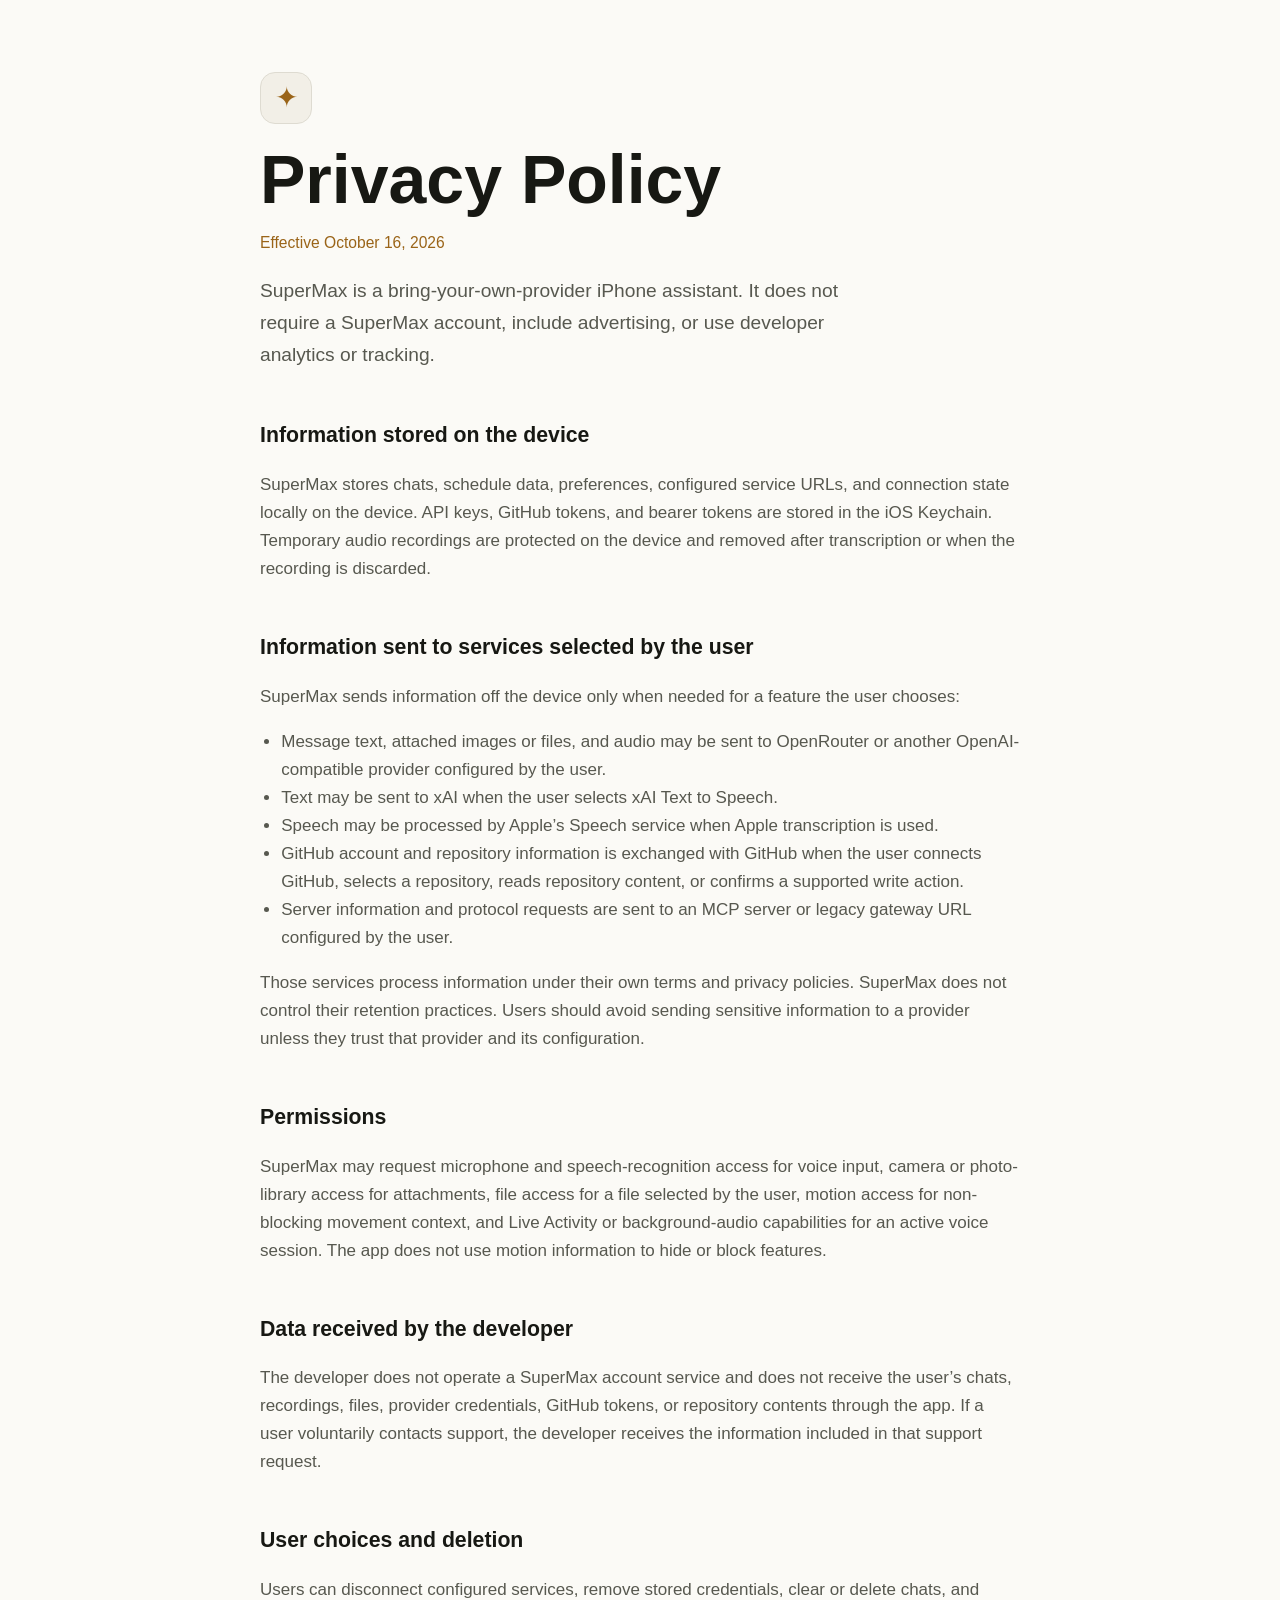
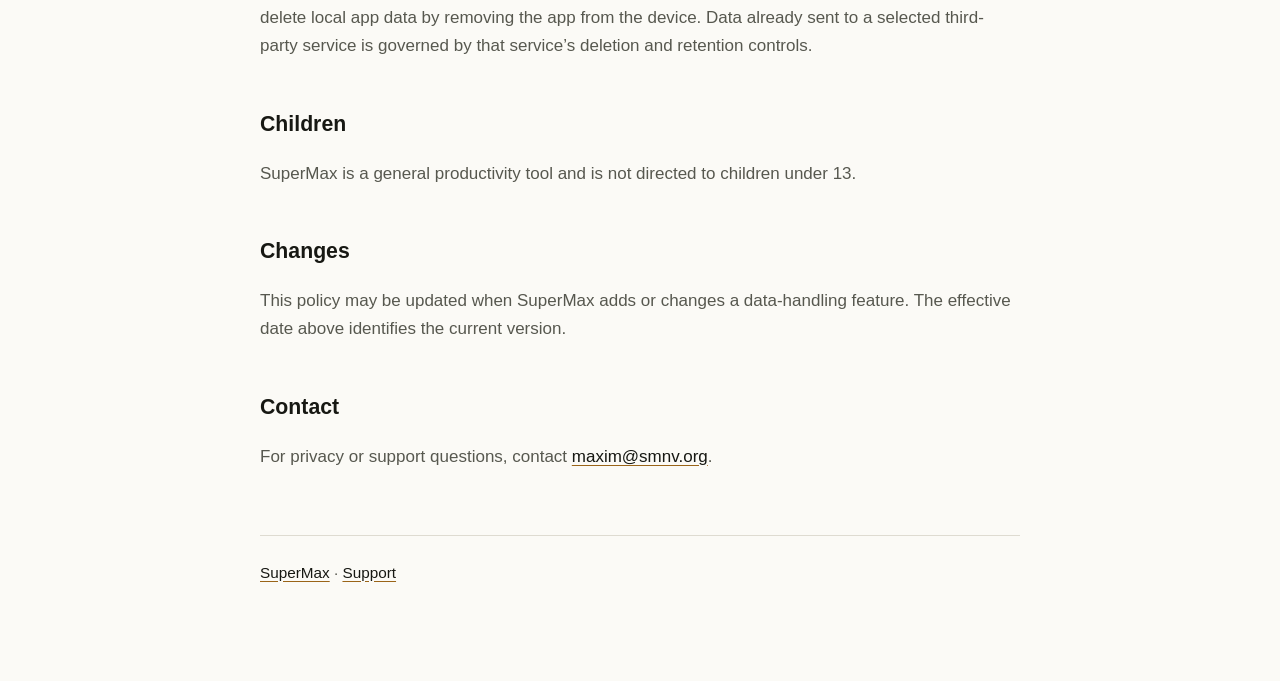
==== privacy/index.html @ a2a20dde "Publish SuperMax support and privacy pages" ====
<!doctype html>
<html lang="en">
<head>
  <meta charset="utf-8">
  <meta name="viewport" content="width=device-width, initial-scale=1">
  <meta name="description" content="Privacy policy for SuperMax.">
  <title>Privacy Policy — SuperMax</title>
  <link rel="stylesheet" href="../assets/style.css">
</head>
<body>
  <main>
    <header>
      <a href="../" aria-label="SuperMax home"><span class="mark" aria-hidden="true">✦</span></a>
      <h1>Privacy Policy</h1>
      <p class="meta">Effective October 16, 2026</p>
      <p class="lede">SuperMax is a bring-your-own-provider iPhone assistant. It does not require a SuperMax account, include advertising, or use developer analytics or tracking.</p>
    </header>

    <h2>Information stored on the device</h2>
    <p>SuperMax stores chats, schedule data, preferences, configured service URLs, and connection state locally on the device. API keys, GitHub tokens, and bearer tokens are stored in the iOS Keychain. Temporary audio recordings are protected on the device and removed after transcription or when the recording is discarded.</p>

    <h2>Information sent to services selected by the user</h2>
    <p>SuperMax sends information off the device only when needed for a feature the user chooses:</p>
    <ul>
      <li>Message text, attached images or files, and audio may be sent to OpenRouter or another OpenAI-compatible provider configured by the user.</li>
      <li>Text may be sent to xAI when the user selects xAI Text to Speech.</li>
      <li>Speech may be processed by Apple’s Speech service when Apple transcription is used.</li>
      <li>GitHub account and repository information is exchanged with GitHub when the user connects GitHub, selects a repository, reads repository content, or confirms a supported write action.</li>
      <li>Server information and protocol requests are sent to an MCP server or legacy gateway URL configured by the user.</li>
    </ul>
    <p>Those services process information under their own terms and privacy policies. SuperMax does not control their retention practices. Users should avoid sending sensitive information to a provider unless they trust that provider and its configuration.</p>

    <h2>Permissions</h2>
    <p>SuperMax may request microphone and speech-recognition access for voice input, camera or photo-library access for attachments, file access for a file selected by the user, motion access for non-blocking movement context, and Live Activity or background-audio capabilities for an active voice session. The app does not use motion information to hide or block features.</p>

    <h2>Data received by the developer</h2>
    <p>The developer does not operate a SuperMax account service and does not receive the user’s chats, recordings, files, provider credentials, GitHub tokens, or repository contents through the app. If a user voluntarily contacts support, the developer receives the information included in that support request.</p>

    <h2>User choices and deletion</h2>
    <p>Users can disconnect configured services, remove stored credentials, clear or delete chats, and delete local app data by removing the app from the device. Data already sent to a selected third-party service is governed by that service’s deletion and retention controls.</p>

    <h2>Children</h2>
    <p>SuperMax is a general productivity tool and is not directed to children under 13.</p>

    <h2>Changes</h2>
    <p>This policy may be updated when SuperMax adds or changes a data-handling feature. The effective date above identifies the current version.</p>

    <h2>Contact</h2>
    <p>For privacy or support questions, contact <a href="mailto:maxim@smnv.org">maxim@smnv.org</a>.</p>
    <footer><a href="../">SuperMax</a> · <a href="../support/">Support</a></footer>
  </main>
</body>
</html>
---- assets/style.css ----
:root {
  color-scheme: light dark;
  --background: #0f110f;
  --surface: #171a17;
  --text: #f5f3ed;
  --muted: #b9b9b2;
  --accent: #e2b261;
  --border: #30332e;
}

* { box-sizing: border-box; }

html { font: 17px/1.65 Inter, -apple-system, BlinkMacSystemFont, "SF Pro Text", sans-serif; }

body {
  margin: 0;
  background: var(--background);
  color: var(--text);
}

main {
  width: min(760px, calc(100% - 40px));
  margin: 0 auto;
  padding: 72px 0 96px;
}

header { margin-bottom: 48px; }

.mark {
  display: inline-grid;
  place-items: center;
  width: 52px;
  height: 52px;
  margin-bottom: 20px;
  border: 1px solid var(--border);
  border-radius: 15px;
  background: var(--surface);
  color: var(--accent);
  font-size: 28px;
}

h1 { margin: 0 0 10px; font-size: clamp(2.25rem, 7vw, 4rem); line-height: 1.04; }
h2 { margin-top: 2.2em; font-size: 1.25rem; }
p, li { color: var(--muted); }
strong, a { color: var(--text); }
a { text-decoration-color: var(--accent); text-underline-offset: 3px; }
ul { padding-left: 1.25rem; }
.lede { max-width: 620px; font-size: 1.13rem; }
.meta { color: var(--accent); font-size: .92rem; }

.actions {
  display: flex;
  flex-wrap: wrap;
  gap: 12px;
  margin: 32px 0;
}

.button {
  display: inline-block;
  padding: 10px 16px;
  border-radius: 10px;
  background: var(--accent);
  color: #17130d;
  font-weight: 700;
  text-decoration: none;
}

footer {
  margin-top: 64px;
  padding-top: 24px;
  border-top: 1px solid var(--border);
  color: var(--muted);
  font-size: .9rem;
}

@media (prefers-color-scheme: light) {
  :root {
    --background: #fbfaf6;
    --surface: #f2efe7;
    --text: #171813;
    --muted: #57584f;
    --accent: #9a6418;
    --border: #dedbd1;
  }
}
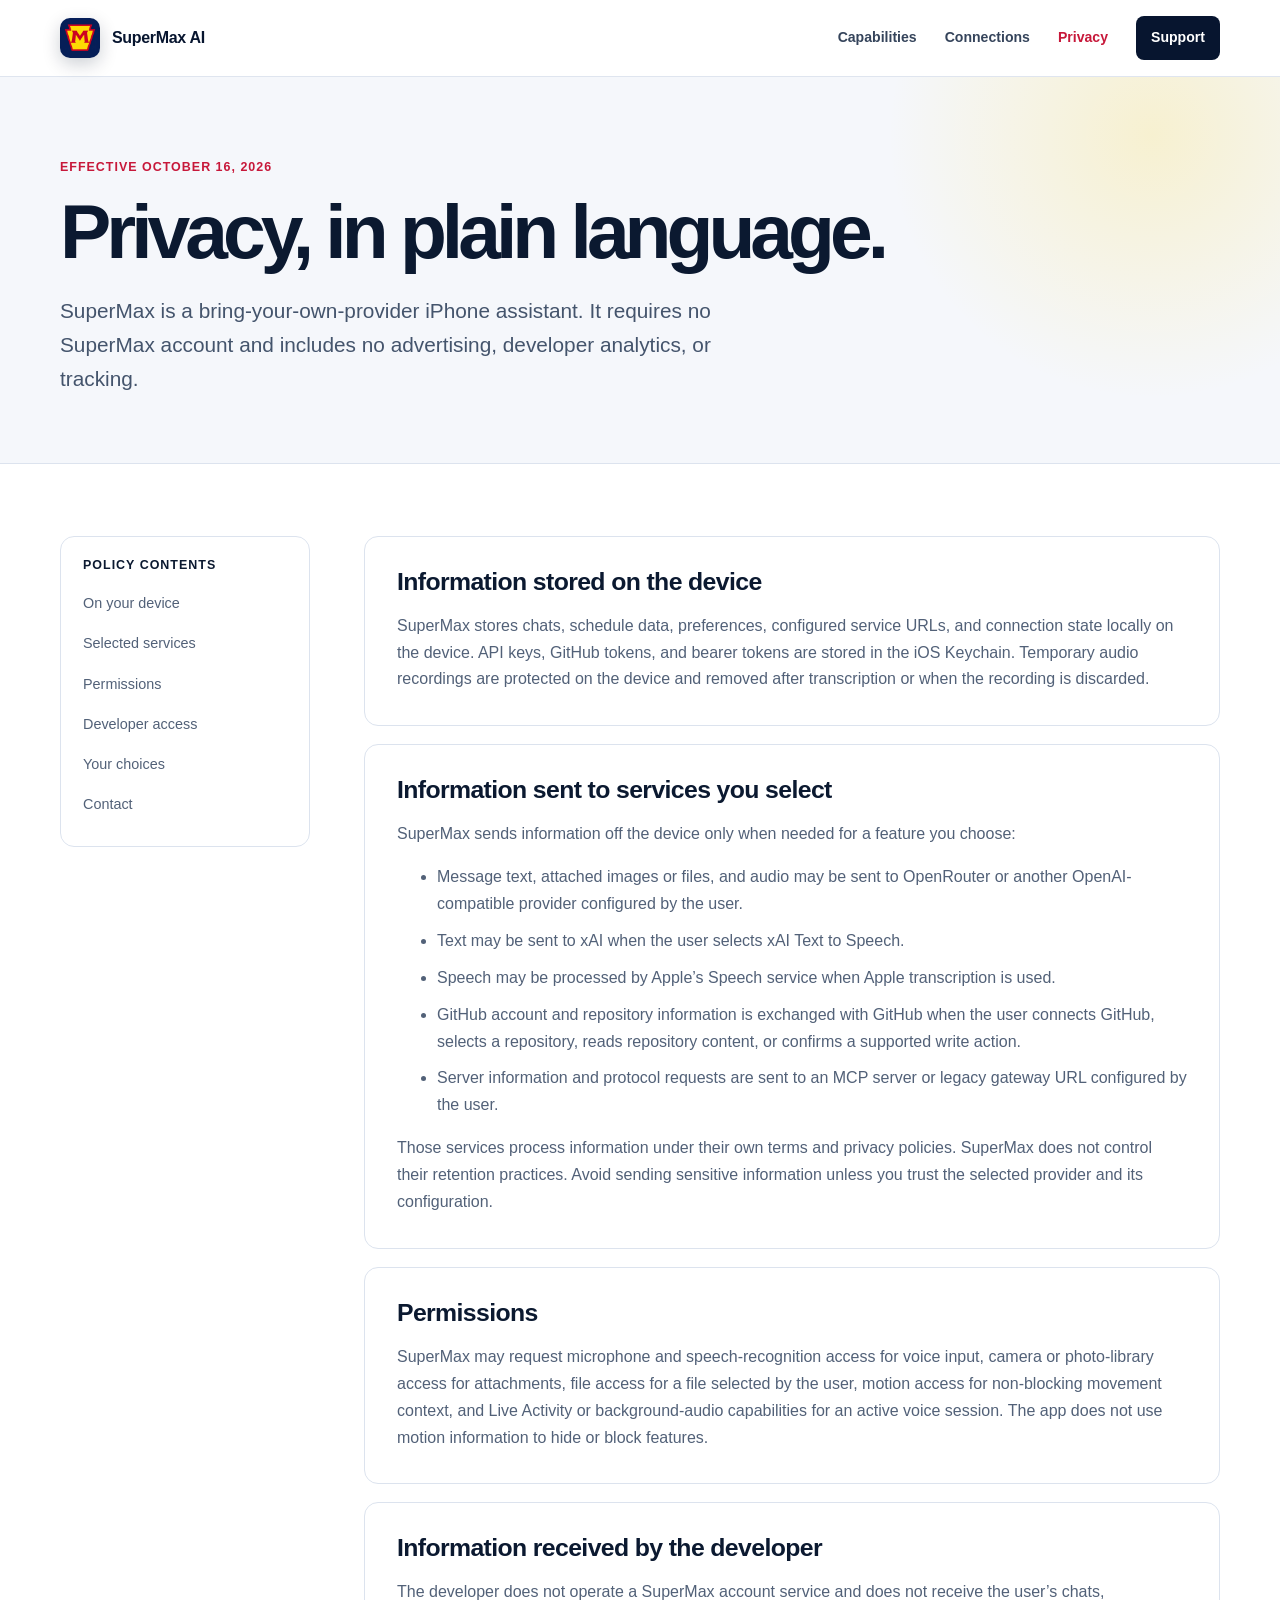
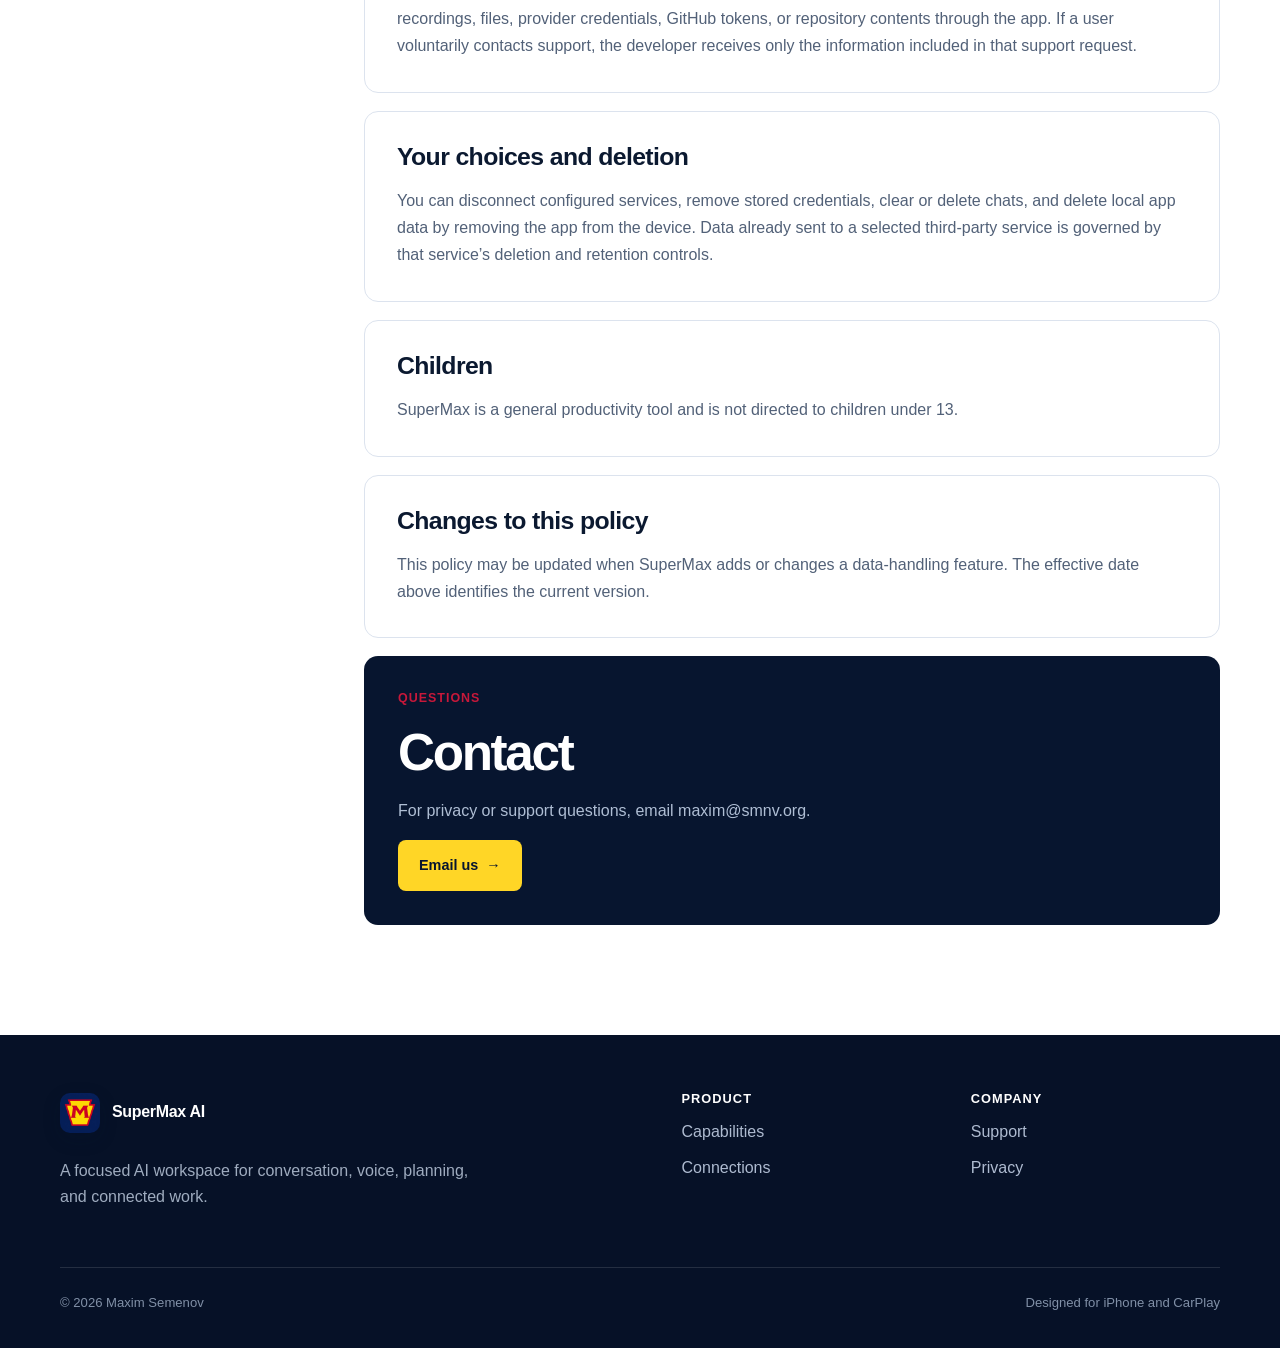
==== commit ab4311d6: "Redesign SuperMax website" ====
--- a/privacy/index.html
+++ b/privacy/index.html
@@ -3,52 +3,73 @@
 <head>
   <meta charset="utf-8">
   <meta name="viewport" content="width=device-width, initial-scale=1">
-  <meta name="description" content="Privacy policy for SuperMax.">
-  <title>Privacy Policy — SuperMax</title>
+  <meta name="theme-color" content="#07152f">
+  <meta name="description" content="Privacy policy for SuperMax AI.">
+  <title>Privacy Policy — SuperMax AI</title>
+  <link rel="icon" href="../assets/supermax-icon.webp">
   <link rel="stylesheet" href="../assets/style.css">
 </head>
 <body>
-  <main>
-    <header>
-      <a href="../" aria-label="SuperMax home"><span class="mark" aria-hidden="true">✦</span></a>
-      <h1>Privacy Policy</h1>
-      <p class="meta">Effective October 16, 2026</p>
-      <p class="lede">SuperMax is a bring-your-own-provider iPhone assistant. It does not require a SuperMax account, include advertising, or use developer analytics or tracking.</p>
-    </header>
+  <a class="skip-link" href="#main">Skip to content</a>
+  <header class="site-header">
+    <nav class="nav container" aria-label="Primary navigation">
+      <a class="brand" href="../"><img src="../assets/supermax-icon.webp" alt="" width="40" height="40">SuperMax AI</a>
+      <div class="nav-links"><a href="../#capabilities">Capabilities</a><a href="../#connections">Connections</a><a href="./" aria-current="page">Privacy</a><a class="nav-cta" href="../support/">Support</a></div>
+    </nav>
+  </header>
 
-    <h2>Information stored on the device</h2>
-    <p>SuperMax stores chats, schedule data, preferences, configured service URLs, and connection state locally on the device. API keys, GitHub tokens, and bearer tokens are stored in the iOS Keychain. Temporary audio recordings are protected on the device and removed after transcription or when the recording is discarded.</p>
+  <main id="main">
+    <section class="page-hero">
+      <div class="container">
+        <div class="meta">Effective October 16, 2026</div>
+        <h1>Privacy, in plain language.</h1>
+        <p class="lede">SuperMax is a bring-your-own-provider iPhone assistant. It requires no SuperMax account and includes no advertising, developer analytics, or tracking.</p>
+      </div>
+    </section>
 
-    <h2>Information sent to services selected by the user</h2>
-    <p>SuperMax sends information off the device only when needed for a feature the user chooses:</p>
-    <ul>
-      <li>Message text, attached images or files, and audio may be sent to OpenRouter or another OpenAI-compatible provider configured by the user.</li>
-      <li>Text may be sent to xAI when the user selects xAI Text to Speech.</li>
-      <li>Speech may be processed by Apple’s Speech service when Apple transcription is used.</li>
-      <li>GitHub account and repository information is exchanged with GitHub when the user connects GitHub, selects a repository, reads repository content, or confirms a supported write action.</li>
-      <li>Server information and protocol requests are sent to an MCP server or legacy gateway URL configured by the user.</li>
-    </ul>
-    <p>Those services process information under their own terms and privacy policies. SuperMax does not control their retention practices. Users should avoid sending sensitive information to a provider unless they trust that provider and its configuration.</p>
+    <div class="page-layout container">
+      <aside class="page-sidebar" aria-label="Policy contents">
+        <strong>Policy contents</strong>
+        <a href="#device">On your device</a><a href="#services">Selected services</a><a href="#permissions">Permissions</a><a href="#developer">Developer access</a><a href="#choices">Your choices</a><a href="#contact">Contact</a>
+      </aside>
+      <div class="content-stack">
+        <section class="policy-section" id="device"><h2>Information stored on the device</h2><p>SuperMax stores chats, schedule data, preferences, configured service URLs, and connection state locally on the device. API keys, GitHub tokens, and bearer tokens are stored in the iOS Keychain. Temporary audio recordings are protected on the device and removed after transcription or when the recording is discarded.</p></section>
 
-    <h2>Permissions</h2>
-    <p>SuperMax may request microphone and speech-recognition access for voice input, camera or photo-library access for attachments, file access for a file selected by the user, motion access for non-blocking movement context, and Live Activity or background-audio capabilities for an active voice session. The app does not use motion information to hide or block features.</p>
+        <section class="policy-section" id="services">
+          <h2>Information sent to services you select</h2>
+          <p>SuperMax sends information off the device only when needed for a feature you choose:</p>
+          <ul>
+            <li>Message text, attached images or files, and audio may be sent to OpenRouter or another OpenAI-compatible provider configured by the user.</li>
+            <li>Text may be sent to xAI when the user selects xAI Text to Speech.</li>
+            <li>Speech may be processed by Apple’s Speech service when Apple transcription is used.</li>
+            <li>GitHub account and repository information is exchanged with GitHub when the user connects GitHub, selects a repository, reads repository content, or confirms a supported write action.</li>
+            <li>Server information and protocol requests are sent to an MCP server or legacy gateway URL configured by the user.</li>
+          </ul>
+          <p>Those services process information under their own terms and privacy policies. SuperMax does not control their retention practices. Avoid sending sensitive information unless you trust the selected provider and its configuration.</p>
+        </section>
 
-    <h2>Data received by the developer</h2>
-    <p>The developer does not operate a SuperMax account service and does not receive the user’s chats, recordings, files, provider credentials, GitHub tokens, or repository contents through the app. If a user voluntarily contacts support, the developer receives the information included in that support request.</p>
+        <section class="policy-section" id="permissions"><h2>Permissions</h2><p>SuperMax may request microphone and speech-recognition access for voice input, camera or photo-library access for attachments, file access for a file selected by the user, motion access for non-blocking movement context, and Live Activity or background-audio capabilities for an active voice session. The app does not use motion information to hide or block features.</p></section>
 
-    <h2>User choices and deletion</h2>
-    <p>Users can disconnect configured services, remove stored credentials, clear or delete chats, and delete local app data by removing the app from the device. Data already sent to a selected third-party service is governed by that service’s deletion and retention controls.</p>
+        <section class="policy-section" id="developer"><h2>Information received by the developer</h2><p>The developer does not operate a SuperMax account service and does not receive the user’s chats, recordings, files, provider credentials, GitHub tokens, or repository contents through the app. If a user voluntarily contacts support, the developer receives only the information included in that support request.</p></section>
 
-    <h2>Children</h2>
-    <p>SuperMax is a general productivity tool and is not directed to children under 13.</p>
+        <section class="policy-section" id="choices"><h2>Your choices and deletion</h2><p>You can disconnect configured services, remove stored credentials, clear or delete chats, and delete local app data by removing the app from the device. Data already sent to a selected third-party service is governed by that service’s deletion and retention controls.</p></section>
 
-    <h2>Changes</h2>
-    <p>This policy may be updated when SuperMax adds or changes a data-handling feature. The effective date above identifies the current version.</p>
+        <section class="policy-section"><h2>Children</h2><p>SuperMax is a general productivity tool and is not directed to children under 13.</p></section>
 
-    <h2>Contact</h2>
-    <p>For privacy or support questions, contact <a href="mailto:maxim@smnv.org">maxim@smnv.org</a>.</p>
-    <footer><a href="../">SuperMax</a> · <a href="../support/">Support</a></footer>
+        <section class="policy-section"><h2>Changes to this policy</h2><p>This policy may be updated when SuperMax adds or changes a data-handling feature. The effective date above identifies the current version.</p></section>
+
+        <section class="contact-panel" id="contact"><div class="meta">Questions</div><h2>Contact</h2><p>For privacy or support questions, email maxim@smnv.org.</p><a class="button" href="mailto:maxim@smnv.org?subject=SuperMax%20AI%20Privacy">Email us <span aria-hidden="true">→</span></a></section>
+      </div>
+    </div>
   </main>
+
+  <footer class="site-footer">
+    <div class="footer-grid container">
+      <div class="footer-brand"><a class="brand" href="../"><img src="../assets/supermax-icon.webp" alt="" width="40" height="40">SuperMax AI</a><p>A focused AI workspace for conversation, voice, planning, and connected work.</p></div>
+      <div class="footer-column"><strong>Product</strong><a href="../#capabilities">Capabilities</a><a href="../#connections">Connections</a></div>
+      <div class="footer-column"><strong>Company</strong><a href="../support/">Support</a><a href="./">Privacy</a></div>
+    </div>
+    <div class="footer-bottom container"><span>© 2026 Maxim Semenov</span><span>Designed for iPhone and CarPlay</span></div>
+  </footer>
 </body>
 </html>
-
--- a/assets/style.css
+++ b/assets/style.css
@@ -1,86 +1,193 @@
+@font-face {
+  font-family: "Inter";
+  src: url("fonts/Inter-SemiBold.ttf") format("truetype");
+  font-weight: 600;
+  font-display: swap;
+}
+
+@font-face {
+  font-family: "Inter";
+  src: url("fonts/Inter-Bold.ttf") format("truetype");
+  font-weight: 700;
+  font-display: swap;
+}
+
 :root {
-  color-scheme: light dark;
-  --background: #0f110f;
-  --surface: #171a17;
-  --text: #f5f3ed;
-  --muted: #b9b9b2;
-  --accent: #e2b261;
-  --border: #30332e;
+  color-scheme: light;
+  --navy-950: #07152f;
+  --navy-900: #0a1e42;
+  --navy-800: #102d5d;
+  --blue-700: #174ea6;
+  --blue-100: #eaf1ff;
+  --red-600: #c7183a;
+  --red-100: #fff0f3;
+  --yellow-400: #ffd626;
+  --yellow-100: #fff9d8;
+  --ink: #0b1930;
+  --muted: #526178;
+  --line: #dce3ee;
+  --surface: #fff;
+  --surface-soft: #f5f7fb;
+  --radius-sm: 8px;
+  --radius-md: 14px;
+  --radius-lg: 24px;
+  --shadow-sm: 0 10px 30px rgba(7, 21, 47, .08);
+  --shadow-lg: 0 28px 80px rgba(7, 21, 47, .18);
+  --container: 1160px;
 }
 
 * { box-sizing: border-box; }
+html { scroll-behavior: smooth; scroll-padding-top: 96px; }
+body { margin: 0; background: #fff; color: var(--ink); font: 16px/1.68 -apple-system, BlinkMacSystemFont, "SF Pro Text", "Segoe UI", sans-serif; -webkit-font-smoothing: antialiased; }
+a { color: inherit; }
+img { max-width: 100%; }
+h1, h2, h3, .brand, .eyebrow, .button, .nav-links { font-family: "Inter", -apple-system, BlinkMacSystemFont, sans-serif; }
+h1, h2, h3, p { margin-top: 0; }
+h1 { margin-bottom: 24px; font-size: clamp(3rem, 7vw, 5.8rem); line-height: .98; letter-spacing: -.065em; }
+h2 { margin-bottom: 18px; font-size: clamp(2rem, 4vw, 3.45rem); line-height: 1.05; letter-spacing: -.045em; }
+h3 { margin-bottom: 10px; font-size: 1.08rem; line-height: 1.25; letter-spacing: -.02em; }
+p { color: var(--muted); }
 
-html { font: 17px/1.65 Inter, -apple-system, BlinkMacSystemFont, "SF Pro Text", sans-serif; }
+.skip-link { position: fixed; z-index: 100; top: 8px; left: 8px; padding: 10px 14px; border-radius: var(--radius-sm); background: var(--yellow-400); color: var(--navy-950); font: 700 .86rem/1 "Inter", sans-serif; transform: translateY(-160%); }
+.skip-link:focus { transform: translateY(0); }
+:focus-visible { outline: 3px solid var(--yellow-400); outline-offset: 3px; }
+.container { width: min(var(--container), calc(100% - 48px)); margin: 0 auto; }
+.site-header { position: sticky; z-index: 20; top: 0; border-bottom: 1px solid rgba(220, 227, 238, .9); background: rgba(255, 255, 255, .92); backdrop-filter: blur(18px); }
+.nav { display: flex; min-height: 76px; align-items: center; justify-content: space-between; gap: 32px; }
+.brand { display: inline-flex; align-items: center; gap: 12px; color: var(--navy-950); font-size: 1rem; font-weight: 700; letter-spacing: -.02em; text-decoration: none; }
+.brand img { width: 40px; height: 40px; border-radius: 10px; box-shadow: 0 6px 18px rgba(7, 21, 47, .2); }
+.site-footer .brand { color: #fff; }
+.nav-links { display: flex; align-items: center; gap: 28px; color: #35445b; font-size: .88rem; font-weight: 600; }
+.nav-links a { text-decoration: none; transition: color 160ms ease; }
+.nav-links a:hover, .nav-links a:focus-visible, .nav-links a[aria-current="page"] { color: var(--red-600); }
+.nav-cta { padding: 10px 15px; border-radius: var(--radius-sm); background: var(--navy-950); color: #fff !important; }
 
-body {
-  margin: 0;
-  background: var(--background);
-  color: var(--text);
+.hero { position: relative; overflow: hidden; padding: 98px 0 86px; background: radial-gradient(circle at 83% 22%, rgba(255, 214, 38, .24), transparent 22%), linear-gradient(118deg, #f8fbff 0%, #fff 50%, #fff7f8 100%); }
+.hero::after { position: absolute; right: -140px; bottom: -250px; width: 520px; height: 520px; border: 82px solid rgba(199, 24, 58, .055); border-radius: 50%; content: ""; }
+.hero-grid { position: relative; z-index: 1; display: grid; align-items: center; gap: clamp(48px, 8vw, 110px); grid-template-columns: minmax(0, 1.1fr) minmax(340px, .72fr); }
+.eyebrow { display: inline-flex; margin-bottom: 22px; align-items: center; gap: 9px; color: var(--red-600); font-size: .78rem; font-weight: 700; letter-spacing: .11em; text-transform: uppercase; }
+.eyebrow::before { width: 28px; height: 3px; background: var(--yellow-400); content: ""; }
+.hero-copy .lede, .page-hero .lede { max-width: 700px; margin-bottom: 34px; color: #44546c; font-size: clamp(1.08rem, 2vw, 1.3rem); line-height: 1.65; }
+.hero-copy h1 span { color: var(--red-600); }
+.actions { display: flex; flex-wrap: wrap; gap: 12px; }
+.button { display: inline-flex; min-height: 48px; padding: 12px 20px; align-items: center; justify-content: center; gap: 8px; border: 1px solid transparent; border-radius: var(--radius-sm); background: var(--navy-950); color: #fff; font-size: .9rem; font-weight: 700; text-decoration: none; transition: transform 160ms ease, box-shadow 160ms ease; }
+.button:hover, .button:focus-visible { box-shadow: 0 10px 24px rgba(7, 21, 47, .18); transform: translateY(-2px); }
+.button-secondary { border-color: var(--line); background: #fff; color: var(--navy-950); }
+.hero-product { position: relative; display: grid; min-height: 460px; padding: 28px; overflow: hidden; place-items: center; border-radius: var(--radius-lg); background: var(--navy-950); box-shadow: var(--shadow-lg); }
+.hero-product::before { position: absolute; inset: 0; background: linear-gradient(150deg, rgba(23, 78, 166, .55), transparent 48%), radial-gradient(circle at 80% 20%, rgba(255, 214, 38, .34), transparent 20%); content: ""; }
+.app-icon { position: relative; z-index: 1; width: min(230px, 72%); border-radius: 24%; box-shadow: 0 28px 60px rgba(0, 0, 0, .42); }
+.product-chip { position: absolute; z-index: 2; right: 22px; bottom: 22px; padding: 10px 14px; border: 1px solid rgba(255,255,255,.18); border-radius: var(--radius-sm); background: rgba(255,255,255,.11); color: #fff; font: 600 .8rem/1 "Inter", sans-serif; backdrop-filter: blur(12px); }
+
+.signal-bar { background: var(--navy-950); color: #fff; }
+.signal-grid { display: grid; grid-template-columns: repeat(4, 1fr); }
+.signal-item { padding: 22px 26px; border-left: 1px solid rgba(255,255,255,.13); }
+.signal-item:first-child { border-left: 0; }
+.signal-item strong { display: block; margin-bottom: 4px; font-family: "Inter", sans-serif; font-size: .93rem; }
+.signal-item span { color: #aebbd0; font-size: .82rem; }
+
+.section { padding: 108px 0; }
+.section-soft { background: var(--surface-soft); }
+.section-dark { background: var(--navy-950); color: #fff; }
+.section-dark p { color: #afbed4; }
+.section-heading { display: grid; margin-bottom: 44px; align-items: end; gap: 36px; grid-template-columns: minmax(0, 1fr) minmax(300px, .62fr); }
+.section-heading p { margin-bottom: 6px; }
+.feature-grid { display: grid; gap: 18px; grid-template-columns: repeat(2, 1fr); }
+.feature-card, .provider-card, .support-card, .policy-section { border: 1px solid var(--line); border-radius: var(--radius-md); background: var(--surface); box-shadow: var(--shadow-sm); }
+.feature-card { position: relative; min-height: 270px; padding: 34px; overflow: hidden; }
+.feature-card p { max-width: 520px; }
+.feature-number { display: inline-grid; width: 38px; height: 38px; margin-bottom: 50px; place-items: center; border-radius: 50%; background: var(--blue-100); color: var(--blue-700); font: 700 .78rem/1 "Inter", sans-serif; }
+.feature-card:nth-child(2) .feature-number { background: var(--red-100); color: var(--red-600); }
+.feature-card:nth-child(3) .feature-number { background: var(--yellow-100); color: #775500; }
+.feature-card:nth-child(4) .feature-number { background: #eaf8f4; color: #087a5b; }
+.feature-card::after { position: absolute; top: -42px; right: -42px; width: 120px; height: 120px; border: 26px solid var(--blue-100); border-radius: 50%; content: ""; }
+.provider-grid { display: grid; gap: 16px; grid-template-columns: repeat(4, 1fr); }
+.provider-card { padding: 26px; box-shadow: none; }
+.provider-card h3 { margin-top: 28px; }
+.provider-mark { display: grid; width: 42px; height: 42px; place-items: center; border-radius: 10px; background: var(--navy-950); color: var(--yellow-400); font: 700 .75rem/1 "Inter", sans-serif; }
+
+.trust-grid { display: grid; align-items: center; gap: 80px; grid-template-columns: .9fr 1.1fr; }
+.trust-panel { display: grid; gap: 1px; overflow: hidden; border: 1px solid rgba(255,255,255,.16); border-radius: var(--radius-md); background: rgba(255,255,255,.16); }
+.trust-row { display: grid; padding: 24px; align-items: center; gap: 16px; background: #0c234a; grid-template-columns: 46px 1fr; }
+.trust-row span:first-child { color: var(--yellow-400); font: 700 1.15rem/1 "Inter", sans-serif; }
+.trust-row strong { display: block; margin-bottom: 3px; font-family: "Inter", sans-serif; }
+.trust-row small { color: #9fb0ca; }
+.cta { padding: 84px 0; background: linear-gradient(115deg, var(--yellow-400), #ffe97b); }
+.cta-inner { display: flex; align-items: center; justify-content: space-between; gap: 40px; }
+.cta h2 { max-width: 700px; margin-bottom: 0; color: var(--navy-950); }
+
+.site-footer { padding: 58px 0 34px; background: #061127; color: #fff; }
+.footer-grid { display: grid; padding-bottom: 40px; gap: 40px; grid-template-columns: 1.4fr repeat(2, .6fr); }
+.footer-brand { max-width: 430px; }
+.footer-brand p { margin-top: 16px; color: #9facbf; }
+.footer-column strong { display: block; margin-bottom: 14px; font: 700 .8rem/1 "Inter", sans-serif; letter-spacing: .08em; text-transform: uppercase; }
+.footer-column a { display: block; margin: 9px 0; color: #aebbd0; text-decoration: none; }
+.footer-column a:hover { color: var(--yellow-400); }
+.footer-bottom { display: flex; padding-top: 24px; justify-content: space-between; gap: 24px; border-top: 1px solid rgba(255,255,255,.12); color: #8190a7; font-size: .82rem; }
+
+.page-hero { padding: 82px 0 66px; border-bottom: 1px solid var(--line); background: radial-gradient(circle at 90% 15%, rgba(255, 214, 38, .2), transparent 22%), var(--surface-soft); }
+.page-hero h1 { max-width: 900px; font-size: clamp(2.8rem, 6vw, 4.8rem); }
+.page-hero .lede { margin-bottom: 0; }
+.meta { margin-bottom: 18px; color: var(--red-600); font: 700 .78rem/1.4 "Inter", sans-serif; letter-spacing: .08em; text-transform: uppercase; }
+.page-layout { display: grid; padding: 72px 0 110px; align-items: start; gap: 54px; grid-template-columns: 250px minmax(0, 1fr); }
+.page-sidebar { position: sticky; top: 110px; padding: 22px; border: 1px solid var(--line); border-radius: var(--radius-md); background: var(--surface); }
+.page-sidebar strong { display: block; margin-bottom: 12px; font: 700 .78rem/1 "Inter", sans-serif; letter-spacing: .08em; text-transform: uppercase; }
+.page-sidebar a { display: block; padding: 8px 0; color: var(--muted); font-size: .9rem; text-decoration: none; }
+.page-sidebar a:hover { color: var(--red-600); }
+.content-stack { display: grid; gap: 18px; }
+.support-grid { display: grid; gap: 18px; grid-template-columns: repeat(2, 1fr); }
+.support-card { padding: 28px; }
+.support-card p:last-child { margin-bottom: 0; }
+.card-icon { display: grid; width: 44px; height: 44px; margin-bottom: 28px; place-items: center; border-radius: 10px; background: var(--blue-100); color: var(--blue-700); font: 700 .75rem/1 "Inter", sans-serif; }
+.steps { margin: 0; padding: 0; list-style: none; counter-reset: steps; }
+.steps li { position: relative; min-height: 48px; margin: 0 0 18px; padding-left: 54px; color: var(--muted); counter-increment: steps; }
+.steps li::before { position: absolute; top: 0; left: 0; display: grid; width: 34px; height: 34px; place-items: center; border-radius: 50%; background: var(--navy-950); color: #fff; content: counter(steps); font: 700 .76rem/1 "Inter", sans-serif; }
+.notice { padding: 22px 24px; border-left: 4px solid var(--red-600); border-radius: 0 var(--radius-sm) var(--radius-sm) 0; background: var(--red-100); color: #6d1830; }
+.contact-panel { padding: 34px; border-radius: var(--radius-md); background: var(--navy-950); color: #fff; }
+.contact-panel p { color: #afbed4; }
+.contact-panel .button { background: var(--yellow-400); color: var(--navy-950); }
+.policy-section { padding: 32px; box-shadow: none; }
+.policy-section h2 { font-size: 1.55rem; letter-spacing: -.025em; }
+.policy-section p:last-child, .policy-section ul:last-child { margin-bottom: 0; }
+.policy-section li { margin: 10px 0; color: var(--muted); }
+.policy-section a { color: var(--blue-700); text-underline-offset: 3px; }
+
+@media (max-width: 920px) {
+  .nav-links a:not(.nav-cta) { display: none; }
+  .hero-grid, .section-heading, .trust-grid, .page-layout { grid-template-columns: 1fr; }
+  .hero-product { min-height: 390px; }
+  .provider-grid { grid-template-columns: repeat(2, 1fr); }
+  .page-sidebar { position: static; display: flex; padding: 14px 18px; overflow-x: auto; gap: 22px; }
+  .page-sidebar strong { display: none; }
+  .page-sidebar a { flex: 0 0 auto; }
 }
 
-main {
-  width: min(760px, calc(100% - 40px));
-  margin: 0 auto;
-  padding: 72px 0 96px;
+@media (max-width: 680px) {
+  .container { width: min(calc(100% - 32px), var(--container)); }
+  .nav { min-height: 66px; }
+  .brand img { width: 36px; height: 36px; }
+  .nav-cta { padding: 9px 12px; }
+  .hero { padding: 68px 0 56px; }
+  .hero-grid { gap: 44px; }
+  .hero-product { min-height: 330px; border-radius: 18px; }
+  .app-icon { width: 180px; }
+  .signal-grid { grid-template-columns: repeat(2, 1fr); }
+  .signal-item:nth-child(3) { border-left: 0; border-top: 1px solid rgba(255,255,255,.13); }
+  .signal-item:nth-child(4) { border-top: 1px solid rgba(255,255,255,.13); }
+  .section { padding: 76px 0; }
+  .feature-grid, .provider-grid, .support-grid { grid-template-columns: 1fr; }
+  .feature-card { min-height: auto; padding: 26px; }
+  .feature-number { margin-bottom: 34px; }
+  .trust-grid { gap: 46px; }
+  .cta-inner { align-items: flex-start; flex-direction: column; }
+  .footer-grid { grid-template-columns: 1fr 1fr; }
+  .footer-brand { grid-column: 1 / -1; }
+  .footer-bottom { flex-direction: column; }
+  .page-hero { padding: 58px 0 46px; }
+  .page-layout { padding: 40px 0 80px; gap: 28px; }
+  .policy-section, .support-card, .contact-panel { padding: 24px; }
 }
 
-header { margin-bottom: 48px; }
-
-.mark {
-  display: inline-grid;
-  place-items: center;
-  width: 52px;
-  height: 52px;
-  margin-bottom: 20px;
-  border: 1px solid var(--border);
-  border-radius: 15px;
-  background: var(--surface);
-  color: var(--accent);
-  font-size: 28px;
+@media (prefers-reduced-motion: reduce) {
+  html { scroll-behavior: auto; }
+  *, *::before, *::after { transition-duration: .01ms !important; }
 }
-
-h1 { margin: 0 0 10px; font-size: clamp(2.25rem, 7vw, 4rem); line-height: 1.04; }
-h2 { margin-top: 2.2em; font-size: 1.25rem; }
-p, li { color: var(--muted); }
-strong, a { color: var(--text); }
-a { text-decoration-color: var(--accent); text-underline-offset: 3px; }
-ul { padding-left: 1.25rem; }
-.lede { max-width: 620px; font-size: 1.13rem; }
-.meta { color: var(--accent); font-size: .92rem; }
-
-.actions {
-  display: flex;
-  flex-wrap: wrap;
-  gap: 12px;
-  margin: 32px 0;
-}
-
-.button {
-  display: inline-block;
-  padding: 10px 16px;
-  border-radius: 10px;
-  background: var(--accent);
-  color: #17130d;
-  font-weight: 700;
-  text-decoration: none;
-}
-
-footer {
-  margin-top: 64px;
-  padding-top: 24px;
-  border-top: 1px solid var(--border);
-  color: var(--muted);
-  font-size: .9rem;
-}
-
-@media (prefers-color-scheme: light) {
-  :root {
-    --background: #fbfaf6;
-    --surface: #f2efe7;
-    --text: #171813;
-    --muted: #57584f;
-    --accent: #9a6418;
-    --border: #dedbd1;
-  }
-}
-
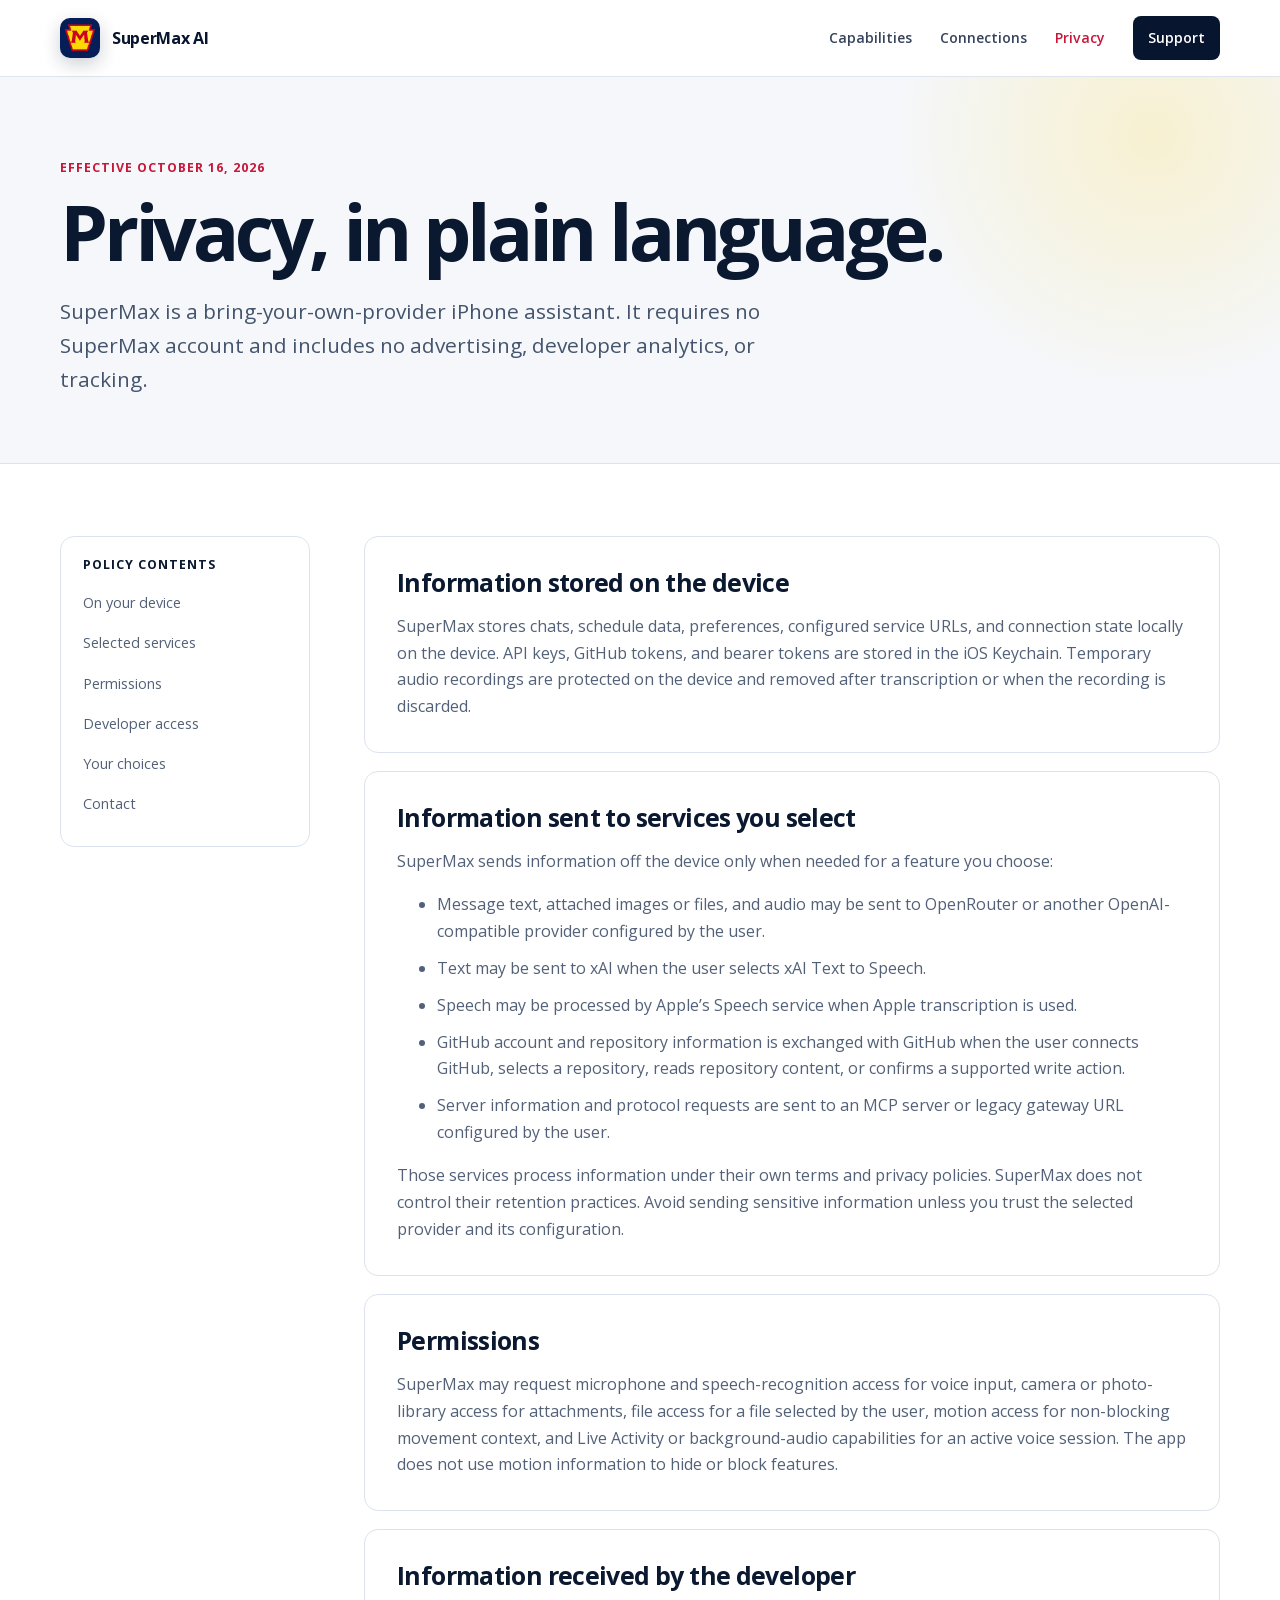
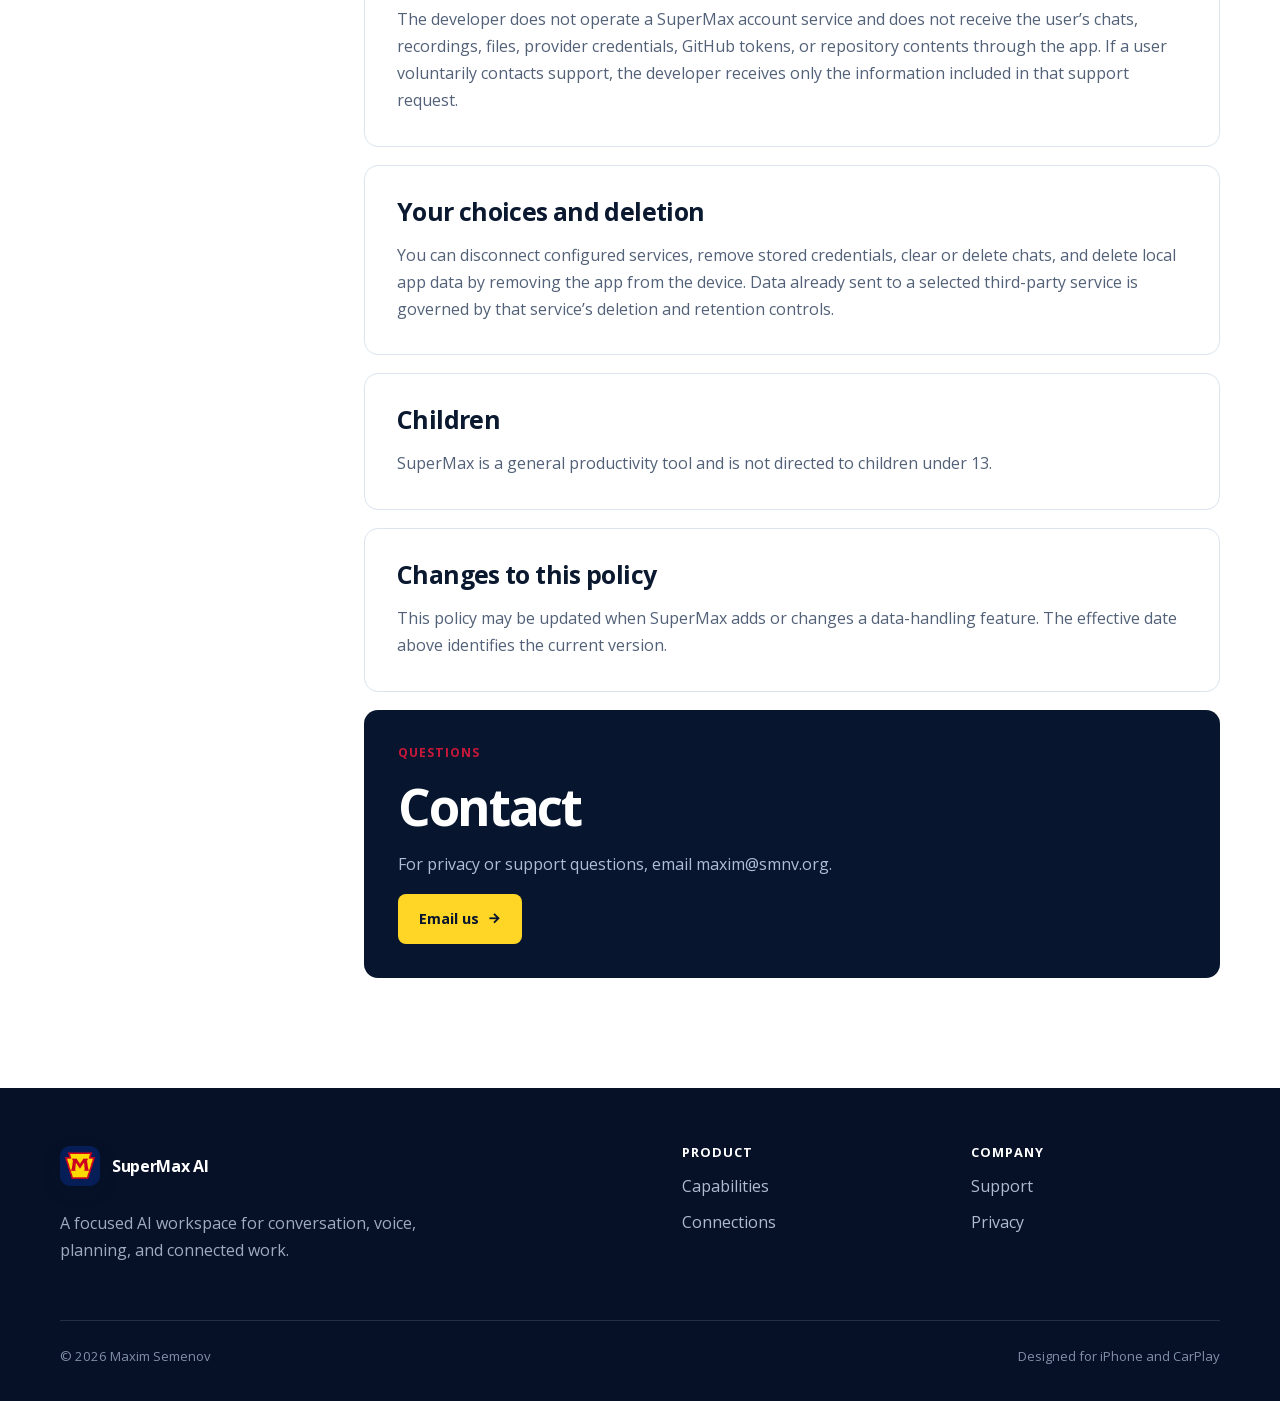
==== commit 1af373b0: "Add product visuals and Remix icon system" ====
--- a/privacy/index.html
+++ b/privacy/index.html
@@ -7,6 +7,7 @@
   <meta name="description" content="Privacy policy for SuperMax AI.">
   <title>Privacy Policy — SuperMax AI</title>
   <link rel="icon" href="../assets/supermax-icon.webp">
+  <link rel="stylesheet" href="../assets/icons/remixicon.css">
   <link rel="stylesheet" href="../assets/style.css">
 </head>
 <body>
@@ -58,7 +59,7 @@
 
         <section class="policy-section"><h2>Changes to this policy</h2><p>This policy may be updated when SuperMax adds or changes a data-handling feature. The effective date above identifies the current version.</p></section>
 
-        <section class="contact-panel" id="contact"><div class="meta">Questions</div><h2>Contact</h2><p>For privacy or support questions, email maxim@smnv.org.</p><a class="button" href="mailto:maxim@smnv.org?subject=SuperMax%20AI%20Privacy">Email us <span aria-hidden="true">→</span></a></section>
+        <section class="contact-panel" id="contact"><div class="meta">Questions</div><h2>Contact</h2><p>For privacy or support questions, email maxim@smnv.org.</p><a class="button" href="mailto:maxim@smnv.org?subject=SuperMax%20AI%20Privacy">Email us <i class="ri-arrow-right-line" aria-hidden="true"></i></a></section>
       </div>
     </div>
   </main>
--- a/assets/style.css
+++ b/assets/style.css
@@ -1,14 +1,8 @@
 @font-face {
-  font-family: "Inter";
-  src: url("fonts/Inter-SemiBold.ttf") format("truetype");
-  font-weight: 600;
-  font-display: swap;
-}
-
-@font-face {
-  font-family: "Inter";
-  src: url("fonts/Inter-Bold.ttf") format("truetype");
-  font-weight: 700;
+  font-family: "Open Sans";
+  src: url("fonts/open-sans-latin.woff2") format("woff2");
+  font-weight: 400 800;
+  font-style: normal;
   font-display: swap;
 }
 
@@ -38,17 +32,17 @@
 
 * { box-sizing: border-box; }
 html { scroll-behavior: smooth; scroll-padding-top: 96px; }
-body { margin: 0; background: #fff; color: var(--ink); font: 16px/1.68 -apple-system, BlinkMacSystemFont, "SF Pro Text", "Segoe UI", sans-serif; -webkit-font-smoothing: antialiased; }
+body { margin: 0; background: #fff; color: var(--ink); font: 16px/1.68 "Open Sans", -apple-system, BlinkMacSystemFont, "Segoe UI", sans-serif; -webkit-font-smoothing: antialiased; }
 a { color: inherit; }
 img { max-width: 100%; }
-h1, h2, h3, .brand, .eyebrow, .button, .nav-links { font-family: "Inter", -apple-system, BlinkMacSystemFont, sans-serif; }
+h1, h2, h3, .brand, .eyebrow, .button, .nav-links { font-family: "Open Sans", -apple-system, BlinkMacSystemFont, sans-serif; }
 h1, h2, h3, p { margin-top: 0; }
-h1 { margin-bottom: 24px; font-size: clamp(3rem, 7vw, 5.8rem); line-height: .98; letter-spacing: -.065em; }
+h1 { margin-bottom: 24px; font-size: clamp(3rem, 7vw, 5.8rem); line-height: .98; letter-spacing: -.055em; }
 h2 { margin-bottom: 18px; font-size: clamp(2rem, 4vw, 3.45rem); line-height: 1.05; letter-spacing: -.045em; }
 h3 { margin-bottom: 10px; font-size: 1.08rem; line-height: 1.25; letter-spacing: -.02em; }
 p { color: var(--muted); }
 
-.skip-link { position: fixed; z-index: 100; top: 8px; left: 8px; padding: 10px 14px; border-radius: var(--radius-sm); background: var(--yellow-400); color: var(--navy-950); font: 700 .86rem/1 "Inter", sans-serif; transform: translateY(-160%); }
+.skip-link { position: fixed; z-index: 100; top: 8px; left: 8px; padding: 10px 14px; border-radius: var(--radius-sm); background: var(--yellow-400); color: var(--navy-950); font: 700 .86rem/1 "Open Sans", sans-serif; transform: translateY(-160%); }
 .skip-link:focus { transform: translateY(0); }
 :focus-visible { outline: 3px solid var(--yellow-400); outline-offset: 3px; }
 .container { width: min(var(--container), calc(100% - 48px)); margin: 0 auto; }
@@ -73,16 +67,23 @@
 .button { display: inline-flex; min-height: 48px; padding: 12px 20px; align-items: center; justify-content: center; gap: 8px; border: 1px solid transparent; border-radius: var(--radius-sm); background: var(--navy-950); color: #fff; font-size: .9rem; font-weight: 700; text-decoration: none; transition: transform 160ms ease, box-shadow 160ms ease; }
 .button:hover, .button:focus-visible { box-shadow: 0 10px 24px rgba(7, 21, 47, .18); transform: translateY(-2px); }
 .button-secondary { border-color: var(--line); background: #fff; color: var(--navy-950); }
-.hero-product { position: relative; display: grid; min-height: 460px; padding: 28px; overflow: hidden; place-items: center; border-radius: var(--radius-lg); background: var(--navy-950); box-shadow: var(--shadow-lg); }
-.hero-product::before { position: absolute; inset: 0; background: linear-gradient(150deg, rgba(23, 78, 166, .55), transparent 48%), radial-gradient(circle at 80% 20%, rgba(255, 214, 38, .34), transparent 20%); content: ""; }
-.app-icon { position: relative; z-index: 1; width: min(230px, 72%); border-radius: 24%; box-shadow: 0 28px 60px rgba(0, 0, 0, .42); }
-.product-chip { position: absolute; z-index: 2; right: 22px; bottom: 22px; padding: 10px 14px; border: 1px solid rgba(255,255,255,.18); border-radius: var(--radius-sm); background: rgba(255,255,255,.11); color: #fff; font: 600 .8rem/1 "Inter", sans-serif; backdrop-filter: blur(12px); }
+.hero-product { position: relative; display: grid; min-height: 560px; padding: 38px 28px; place-items: center; border-radius: var(--radius-lg); background: var(--navy-950); box-shadow: var(--shadow-lg); isolation: isolate; }
+.hero-product::before { position: absolute; z-index: -1; inset: 0; overflow: hidden; border-radius: inherit; background: linear-gradient(150deg, rgba(23, 78, 166, .62), transparent 52%), radial-gradient(circle at 80% 20%, rgba(255, 214, 38, .34), transparent 20%); content: ""; }
+.hero-product::after { position: absolute; z-index: -1; width: 340px; height: 340px; border: 1px solid rgba(255,255,255,.12); border-radius: 50%; content: ""; }
+.phone-frame { position: relative; z-index: 2; width: 250px; padding: 8px; border: 1px solid rgba(255,255,255,.22); border-radius: 43px; background: #05090d; box-shadow: 0 30px 70px rgba(0,0,0,.5); transform: rotate(2deg); }
+.phone-frame::before { position: absolute; z-index: 3; top: 13px; left: 50%; width: 76px; height: 22px; border-radius: 20px; background: #05090d; content: ""; transform: translateX(-50%); }
+.app-screen { display: block; width: 100%; border-radius: 35px; }
+.floating-badge { position: absolute; z-index: 4; display: flex; min-width: 150px; padding: 12px 15px; align-items: center; gap: 10px; border: 1px solid rgba(255,255,255,.18); border-radius: 12px; background: rgba(10,30,66,.82); color: #fff; font: 700 .76rem/1.15 "Open Sans", sans-serif; box-shadow: 0 14px 30px rgba(0,0,0,.24); backdrop-filter: blur(14px); }
+.floating-badge i { color: var(--yellow-400); font-size: 1.2rem; }
+.badge-voice { top: 74px; left: 22px; }
+.badge-context { right: 18px; bottom: 74px; }
 
 .signal-bar { background: var(--navy-950); color: #fff; }
 .signal-grid { display: grid; grid-template-columns: repeat(4, 1fr); }
 .signal-item { padding: 22px 26px; border-left: 1px solid rgba(255,255,255,.13); }
 .signal-item:first-child { border-left: 0; }
-.signal-item strong { display: block; margin-bottom: 4px; font-family: "Inter", sans-serif; font-size: .93rem; }
+.signal-item strong { display: flex; margin-bottom: 4px; align-items: center; gap: 8px; font-family: "Open Sans", sans-serif; font-size: .93rem; }
+.signal-item strong i { color: var(--yellow-400); font-size: 1.05rem; }
 .signal-item span { color: #aebbd0; font-size: .82rem; }
 
 .section { padding: 108px 0; }
@@ -95,21 +96,30 @@
 .feature-card, .provider-card, .support-card, .policy-section { border: 1px solid var(--line); border-radius: var(--radius-md); background: var(--surface); box-shadow: var(--shadow-sm); }
 .feature-card { position: relative; min-height: 270px; padding: 34px; overflow: hidden; }
 .feature-card p { max-width: 520px; }
-.feature-number { display: inline-grid; width: 38px; height: 38px; margin-bottom: 50px; place-items: center; border-radius: 50%; background: var(--blue-100); color: var(--blue-700); font: 700 .78rem/1 "Inter", sans-serif; }
-.feature-card:nth-child(2) .feature-number { background: var(--red-100); color: var(--red-600); }
-.feature-card:nth-child(3) .feature-number { background: var(--yellow-100); color: #775500; }
-.feature-card:nth-child(4) .feature-number { background: #eaf8f4; color: #087a5b; }
+.feature-meta { position: relative; z-index: 1; display: flex; margin-bottom: 48px; align-items: center; justify-content: space-between; }
+.feature-icon { display: grid; width: 50px; height: 50px; place-items: center; border-radius: 12px; background: var(--blue-100); color: var(--blue-700); font-size: 1.45rem; }
+.feature-number { color: #8b98aa; font: 700 .76rem/1 "Open Sans", sans-serif; }
+.feature-card:nth-child(2) .feature-icon { background: var(--red-100); color: var(--red-600); }
+.feature-card:nth-child(3) .feature-icon { background: var(--yellow-100); color: #775500; }
+.feature-card:nth-child(4) .feature-icon { background: #eaf8f4; color: #087a5b; }
 .feature-card::after { position: absolute; top: -42px; right: -42px; width: 120px; height: 120px; border: 26px solid var(--blue-100); border-radius: 50%; content: ""; }
+.workflow-map { display: grid; align-items: stretch; grid-template-columns: 1fr 56px 1fr 56px 1fr; }
+.workflow-step { position: relative; padding: 34px; border: 1px solid rgba(255,255,255,.13); border-radius: var(--radius-md); background: #0c234a; }
+.workflow-step i { display: grid; width: 58px; height: 58px; margin-bottom: 42px; place-items: center; border-radius: 14px; background: rgba(255,214,38,.12); color: var(--yellow-400); font-size: 1.75rem; }
+.workflow-step span { display: block; margin-bottom: 9px; color: #8ea3c3; font: 700 .72rem/1 "Open Sans", sans-serif; letter-spacing: .09em; text-transform: uppercase; }
+.workflow-step h3 { font-size: 1.2rem; }
+.workflow-step p { margin-bottom: 0; }
+.workflow-arrow { display: grid; place-items: center; color: var(--yellow-400); font-size: 1.6rem; }
 .provider-grid { display: grid; gap: 16px; grid-template-columns: repeat(4, 1fr); }
 .provider-card { padding: 26px; box-shadow: none; }
 .provider-card h3 { margin-top: 28px; }
-.provider-mark { display: grid; width: 42px; height: 42px; place-items: center; border-radius: 10px; background: var(--navy-950); color: var(--yellow-400); font: 700 .75rem/1 "Inter", sans-serif; }
+.provider-mark { display: grid; width: 46px; height: 46px; place-items: center; border-radius: 11px; background: var(--navy-950); color: var(--yellow-400); font-size: 1.3rem; }
 
 .trust-grid { display: grid; align-items: center; gap: 80px; grid-template-columns: .9fr 1.1fr; }
 .trust-panel { display: grid; gap: 1px; overflow: hidden; border: 1px solid rgba(255,255,255,.16); border-radius: var(--radius-md); background: rgba(255,255,255,.16); }
 .trust-row { display: grid; padding: 24px; align-items: center; gap: 16px; background: #0c234a; grid-template-columns: 46px 1fr; }
-.trust-row span:first-child { color: var(--yellow-400); font: 700 1.15rem/1 "Inter", sans-serif; }
-.trust-row strong { display: block; margin-bottom: 3px; font-family: "Inter", sans-serif; }
+.trust-row > i { color: var(--yellow-400); font-size: 1.45rem; }
+.trust-row strong { display: block; margin-bottom: 3px; font-family: "Open Sans", sans-serif; }
 .trust-row small { color: #9fb0ca; }
 .cta { padding: 84px 0; background: linear-gradient(115deg, var(--yellow-400), #ffe97b); }
 .cta-inner { display: flex; align-items: center; justify-content: space-between; gap: 40px; }
@@ -119,7 +129,7 @@
 .footer-grid { display: grid; padding-bottom: 40px; gap: 40px; grid-template-columns: 1.4fr repeat(2, .6fr); }
 .footer-brand { max-width: 430px; }
 .footer-brand p { margin-top: 16px; color: #9facbf; }
-.footer-column strong { display: block; margin-bottom: 14px; font: 700 .8rem/1 "Inter", sans-serif; letter-spacing: .08em; text-transform: uppercase; }
+.footer-column strong { display: block; margin-bottom: 14px; font: 700 .8rem/1 "Open Sans", sans-serif; letter-spacing: .08em; text-transform: uppercase; }
 .footer-column a { display: block; margin: 9px 0; color: #aebbd0; text-decoration: none; }
 .footer-column a:hover { color: var(--yellow-400); }
 .footer-bottom { display: flex; padding-top: 24px; justify-content: space-between; gap: 24px; border-top: 1px solid rgba(255,255,255,.12); color: #8190a7; font-size: .82rem; }
@@ -127,20 +137,20 @@
 .page-hero { padding: 82px 0 66px; border-bottom: 1px solid var(--line); background: radial-gradient(circle at 90% 15%, rgba(255, 214, 38, .2), transparent 22%), var(--surface-soft); }
 .page-hero h1 { max-width: 900px; font-size: clamp(2.8rem, 6vw, 4.8rem); }
 .page-hero .lede { margin-bottom: 0; }
-.meta { margin-bottom: 18px; color: var(--red-600); font: 700 .78rem/1.4 "Inter", sans-serif; letter-spacing: .08em; text-transform: uppercase; }
+.meta { margin-bottom: 18px; color: var(--red-600); font: 700 .78rem/1.4 "Open Sans", sans-serif; letter-spacing: .08em; text-transform: uppercase; }
 .page-layout { display: grid; padding: 72px 0 110px; align-items: start; gap: 54px; grid-template-columns: 250px minmax(0, 1fr); }
 .page-sidebar { position: sticky; top: 110px; padding: 22px; border: 1px solid var(--line); border-radius: var(--radius-md); background: var(--surface); }
-.page-sidebar strong { display: block; margin-bottom: 12px; font: 700 .78rem/1 "Inter", sans-serif; letter-spacing: .08em; text-transform: uppercase; }
+.page-sidebar strong { display: block; margin-bottom: 12px; font: 700 .78rem/1 "Open Sans", sans-serif; letter-spacing: .08em; text-transform: uppercase; }
 .page-sidebar a { display: block; padding: 8px 0; color: var(--muted); font-size: .9rem; text-decoration: none; }
 .page-sidebar a:hover { color: var(--red-600); }
 .content-stack { display: grid; gap: 18px; }
 .support-grid { display: grid; gap: 18px; grid-template-columns: repeat(2, 1fr); }
 .support-card { padding: 28px; }
 .support-card p:last-child { margin-bottom: 0; }
-.card-icon { display: grid; width: 44px; height: 44px; margin-bottom: 28px; place-items: center; border-radius: 10px; background: var(--blue-100); color: var(--blue-700); font: 700 .75rem/1 "Inter", sans-serif; }
+.card-icon { display: grid; width: 48px; height: 48px; margin-bottom: 28px; place-items: center; border-radius: 11px; background: var(--blue-100); color: var(--blue-700); font-size: 1.35rem; }
 .steps { margin: 0; padding: 0; list-style: none; counter-reset: steps; }
 .steps li { position: relative; min-height: 48px; margin: 0 0 18px; padding-left: 54px; color: var(--muted); counter-increment: steps; }
-.steps li::before { position: absolute; top: 0; left: 0; display: grid; width: 34px; height: 34px; place-items: center; border-radius: 50%; background: var(--navy-950); color: #fff; content: counter(steps); font: 700 .76rem/1 "Inter", sans-serif; }
+.steps li::before { position: absolute; top: 0; left: 0; display: grid; width: 34px; height: 34px; place-items: center; border-radius: 50%; background: var(--navy-950); color: #fff; content: counter(steps); font: 700 .76rem/1 "Open Sans", sans-serif; }
 .notice { padding: 22px 24px; border-left: 4px solid var(--red-600); border-radius: 0 var(--radius-sm) var(--radius-sm) 0; background: var(--red-100); color: #6d1830; }
 .contact-panel { padding: 34px; border-radius: var(--radius-md); background: var(--navy-950); color: #fff; }
 .contact-panel p { color: #afbed4; }
@@ -154,7 +164,9 @@
 @media (max-width: 920px) {
   .nav-links a:not(.nav-cta) { display: none; }
   .hero-grid, .section-heading, .trust-grid, .page-layout { grid-template-columns: 1fr; }
-  .hero-product { min-height: 390px; }
+  .hero-product { min-height: 540px; }
+  .workflow-map { grid-template-columns: 1fr; gap: 14px; }
+  .workflow-arrow { min-height: 28px; transform: rotate(90deg); }
   .provider-grid { grid-template-columns: repeat(2, 1fr); }
   .page-sidebar { position: static; display: flex; padding: 14px 18px; overflow-x: auto; gap: 22px; }
   .page-sidebar strong { display: none; }
@@ -168,15 +180,18 @@
   .nav-cta { padding: 9px 12px; }
   .hero { padding: 68px 0 56px; }
   .hero-grid { gap: 44px; }
-  .hero-product { min-height: 330px; border-radius: 18px; }
-  .app-icon { width: 180px; }
+  .hero-product { min-height: 500px; padding: 32px 18px; border-radius: 18px; }
+  .phone-frame { width: 220px; }
+  .floating-badge { min-width: 132px; padding: 10px 12px; }
+  .badge-voice { top: 38px; left: 10px; }
+  .badge-context { right: 8px; bottom: 38px; }
   .signal-grid { grid-template-columns: repeat(2, 1fr); }
   .signal-item:nth-child(3) { border-left: 0; border-top: 1px solid rgba(255,255,255,.13); }
   .signal-item:nth-child(4) { border-top: 1px solid rgba(255,255,255,.13); }
   .section { padding: 76px 0; }
   .feature-grid, .provider-grid, .support-grid { grid-template-columns: 1fr; }
   .feature-card { min-height: auto; padding: 26px; }
-  .feature-number { margin-bottom: 34px; }
+  .feature-meta { margin-bottom: 34px; }
   .trust-grid { gap: 46px; }
   .cta-inner { align-items: flex-start; flex-direction: column; }
   .footer-grid { grid-template-columns: 1fr 1fr; }
